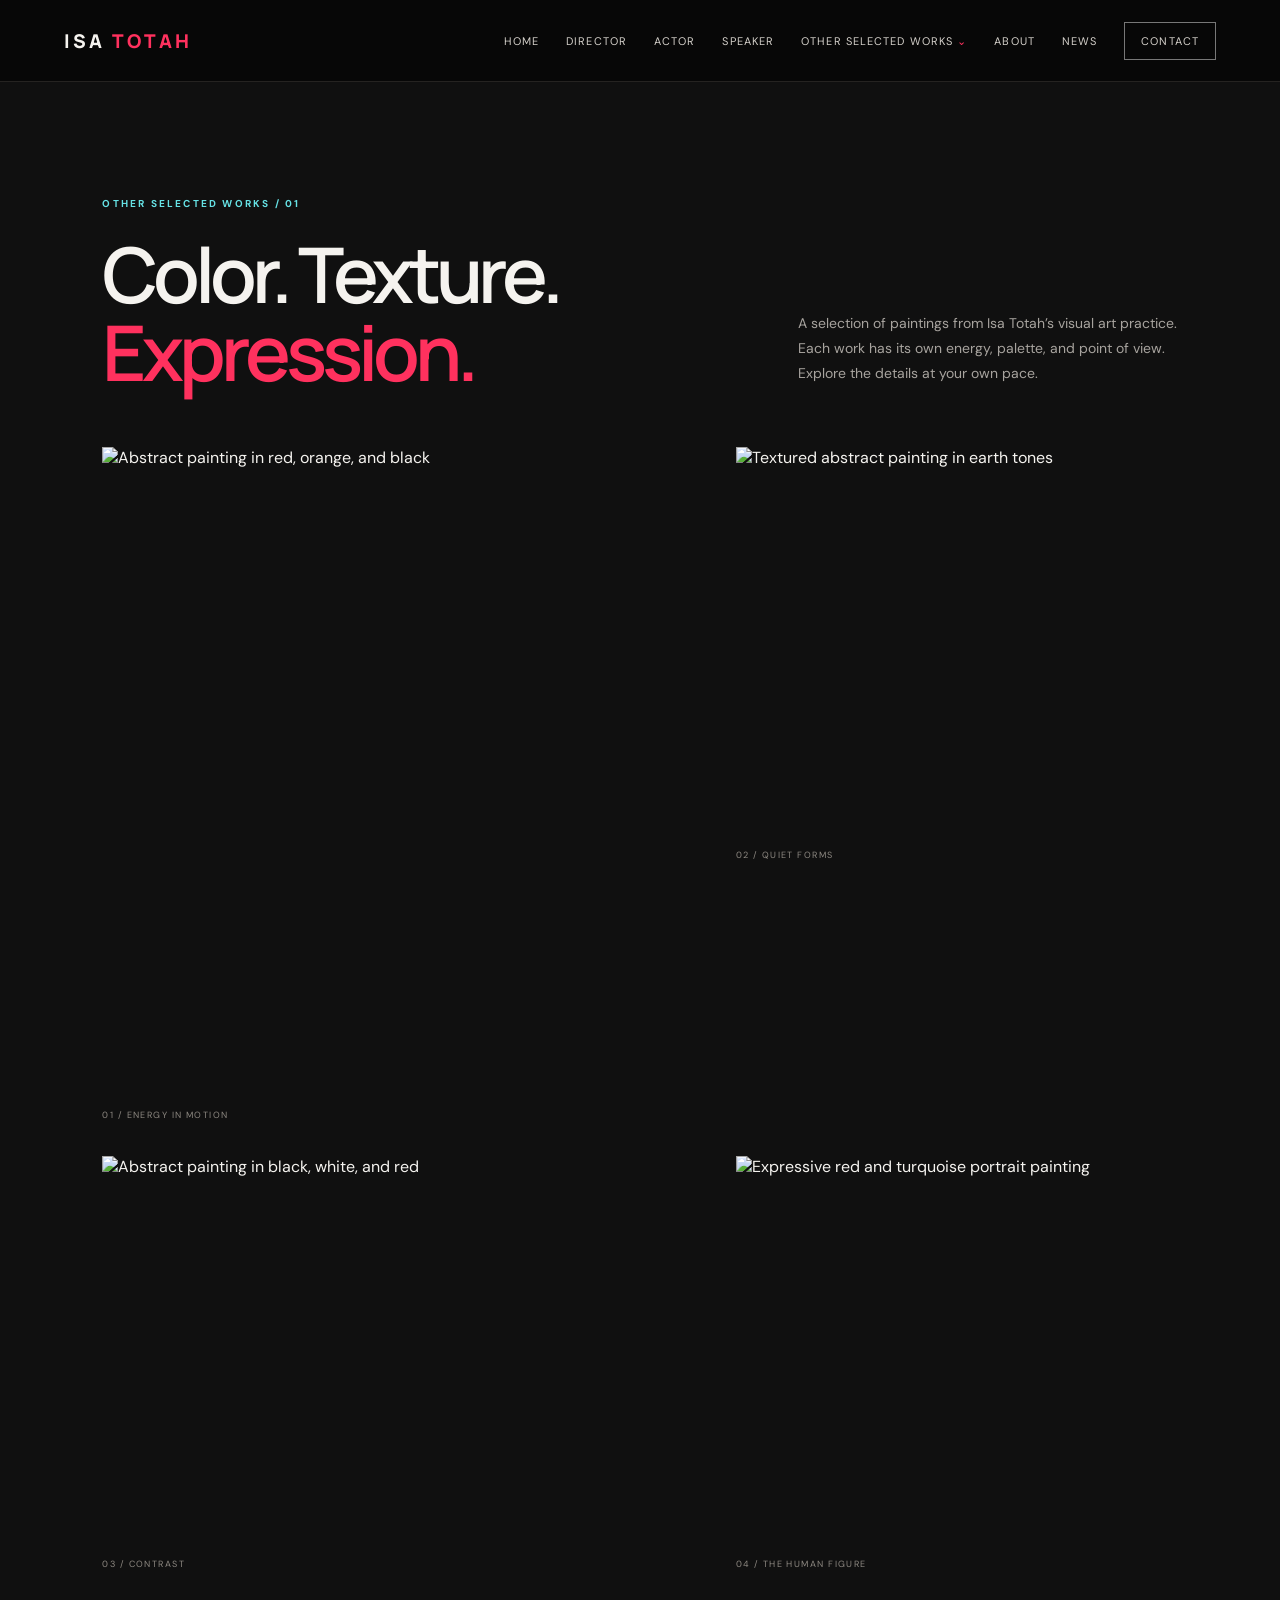
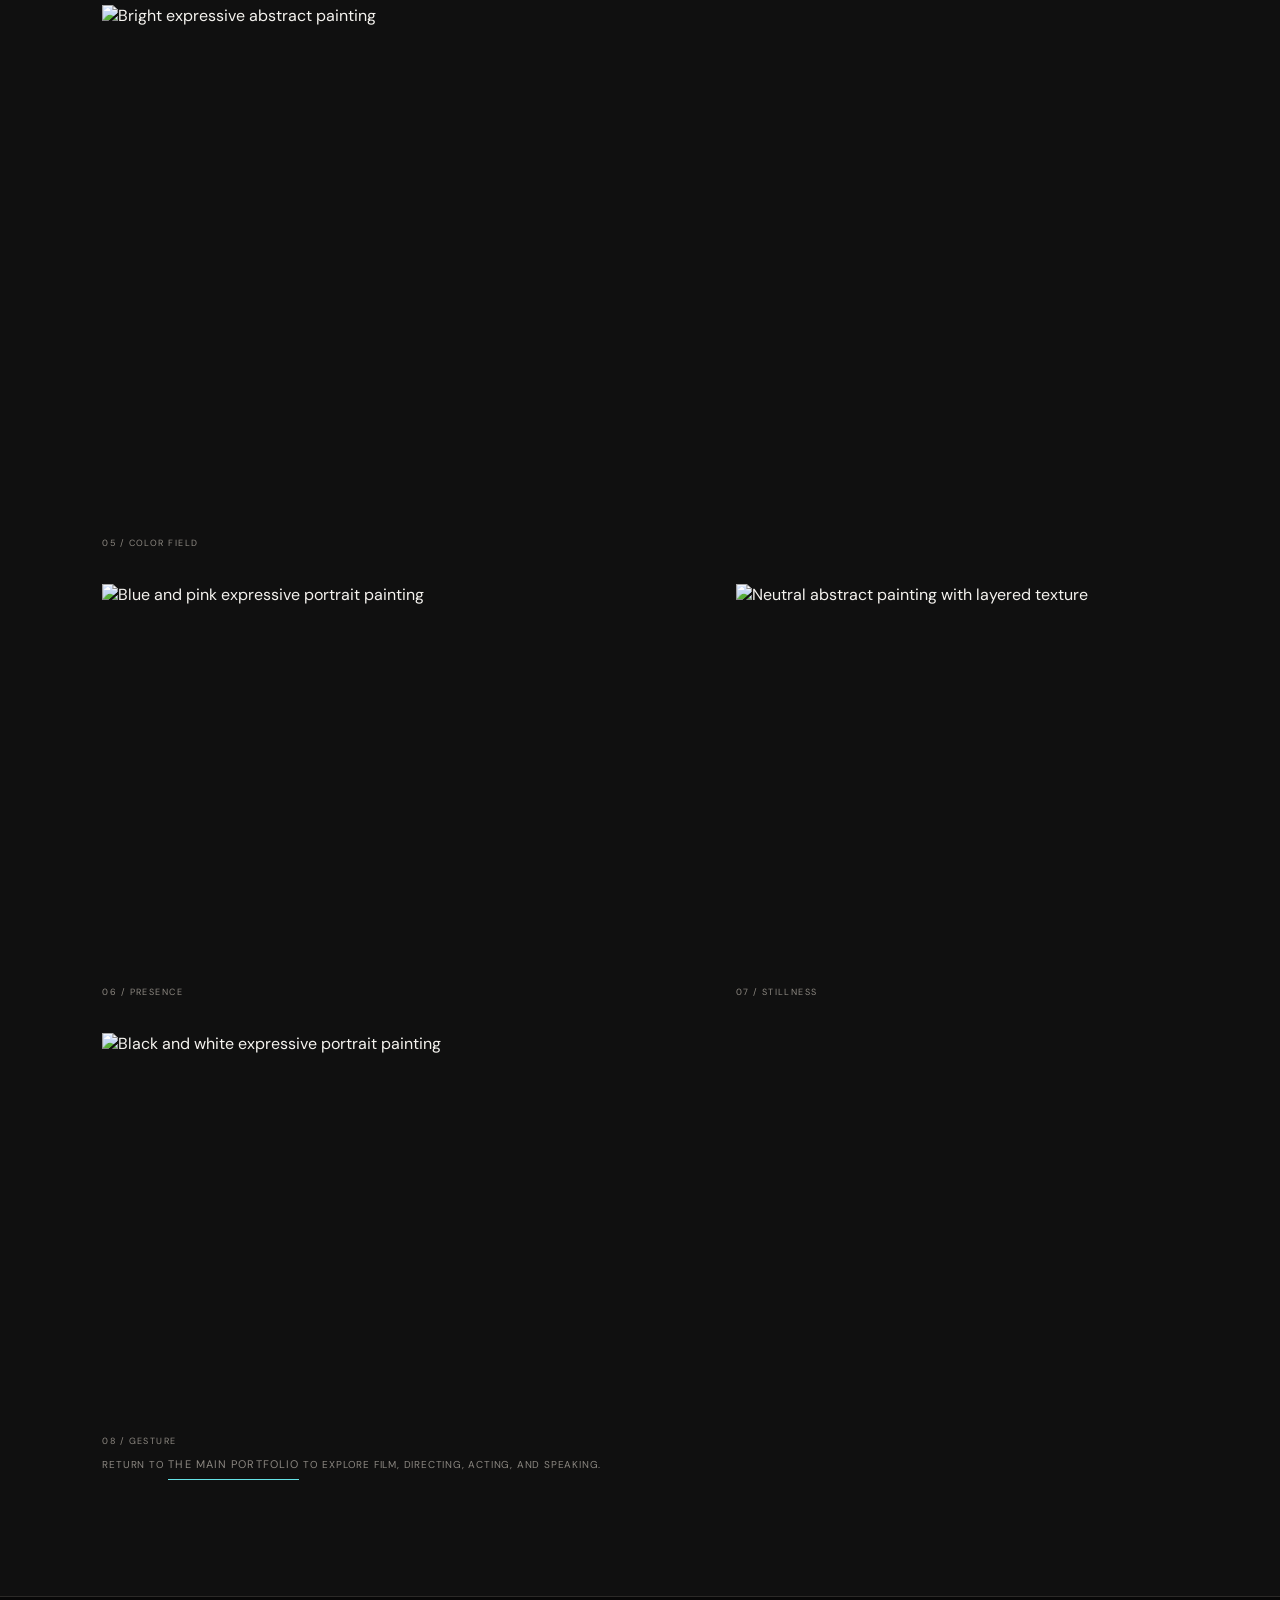
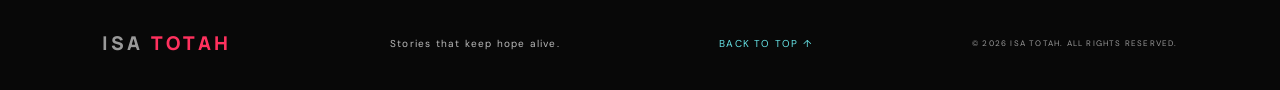
==== art.html @ a9eb26a4 "Add files via upload" ====
<!doctype html><html lang="en"><head><meta charset="utf-8"><meta name="viewport" content="width=device-width,initial-scale=1"><meta name="theme-color" content="#080808"><link rel="preconnect" href="https://fonts.googleapis.com"><link rel="preconnect" href="https://fonts.gstatic.com" crossorigin><link href="https://fonts.googleapis.com/css2?family=DM+Sans:wght@400;500;600;700&family=Manrope:wght@400;500;600;700;800&display=swap" rel="stylesheet"><link rel="stylesheet" href="styles.css"></head><body id="top"><meta name="description" content="Explore selected paintings and visual artwork by filmmaker and artist Isa Totah."><title>Art & Painting | Isa Totah</title></head><body id="top"><header class="topbar"><a class="wordmark" href="index.html">ISA <span>TOTAH</span></a><button class="menu-toggle" aria-label="Toggle navigation">☰</button><nav id="nav"><a href="index.html">Home</a><a href="index.html#director">Director</a><a href="index.html#actor">Actor</a><a href="index.html#speaker">Speaker</a><div class="navdrop"><a href="index.html#selected">Other Selected Works <i>⌄</i></a><div class="dropdown"><a href="art.html">Art</a><a href="photography.html">Photography</a><a href="writing.html">Writing</a></div></div><a href="index.html#about">About</a><a href="index.html#news">News</a><a class="contact-link" href="index.html#contact">Contact</a></nav></header><main><section class="section art-gallery"><div class="section-head"><div><p class="eyebrow">OTHER SELECTED WORKS / 01</p><h1 class="page-title">Color. Texture.<br><em>Expression.</em></h1></div><p class="section-desc">A selection of paintings from Isa Totah’s visual art practice. Each work has its own energy, palette, and point of view. Explore the details at your own pace.</p></div><div class="art-grid"><figure class="art-large"><img src="assets/art-1.jpg" alt="Abstract painting in red, orange, and black"><figcaption>01 / Energy in motion</figcaption></figure><figure><img src="assets/art-2.jpg" alt="Textured abstract painting in earth tones"><figcaption>02 / Quiet forms</figcaption></figure><figure><img src="assets/art-3.jpg" alt="Abstract painting in black, white, and red"><figcaption>03 / Contrast</figcaption></figure><figure><img src="assets/art-4.jpg" alt="Expressive red and turquoise portrait painting"><figcaption>04 / The human figure</figcaption></figure><figure class="art-wide"><img src="assets/art-5.jpg" alt="Bright expressive abstract painting"><figcaption>05 / Color field</figcaption></figure><figure><img src="assets/art-6.jpg" alt="Blue and pink expressive portrait painting"><figcaption>06 / Presence</figcaption></figure><figure><img src="assets/art-7.jpg" alt="Neutral abstract painting with layered texture"><figcaption>07 / Stillness</figcaption></figure><figure><img src="assets/art-8.jpg" alt="Black and white expressive portrait painting"><figcaption>08 / Gesture</figcaption></figure></div><p class="small-note">Return to <a class="text-link" href="index.html">the main portfolio</a> to explore film, directing, acting, and speaking.</p></section></main><footer><a class="wordmark" href="index.html">ISA <span>TOTAH</span></a><p>Stories that keep hope alive.</p><a href="#top">BACK TO TOP ↑</a><small>© <span id="year"></span> ISA TOTAH. ALL RIGHTS RESERVED.</small></footer><script src="script.js"></script></body></html>
---- styles.css ----
:root{--bg:#080808;--panel:#111;--text:#f5f3ef;--muted:#a7a39e;--line:#2c2a28;--pink:#ff315e;--cyan:#66e2e5;--orange:#ff7b35}*{box-sizing:border-box}html{scroll-behavior:smooth;scroll-padding-top:90px}body{margin:0;background:var(--bg);color:var(--text);font-family:'DM Sans',sans-serif}a{color:inherit;text-decoration:none}.topbar{height:82px;padding:0 5vw;display:flex;align-items:center;justify-content:space-between;border-bottom:1px solid #252321;position:sticky;top:0;background:rgba(8,8,8,.94);backdrop-filter:blur(14px);z-index:20}.wordmark{font:800 19px Manrope,sans-serif;letter-spacing:.16em}.wordmark span{color:var(--pink)}nav{display:flex;align-items:center;gap:27px;font-size:11px;text-transform:uppercase;letter-spacing:.1em;color:#d4d0ca}nav>a,nav .navdrop>a{transition:color .2s}nav a:hover{color:var(--cyan)}.contact-link{border:1px solid #777;padding:11px 16px}.navdrop{position:relative}.navdrop i{font-style:normal;color:var(--pink)}.dropdown{display:none;position:absolute;top:25px;left:-14px;background:#151515;padding:15px 18px;min-width:150px;border:1px solid var(--line)}.dropdown a{display:block;padding:9px 0}.navdrop:hover .dropdown{display:block}.menu-toggle{display:none;background:none;border:0;color:white;font-size:24px}.hero{min-height:690px;padding:70px 8vw 55px;display:grid;grid-template-columns:1.05fr .95fr;gap:6vw;align-items:center;position:relative;overflow:hidden}.hero:before{content:'';position:absolute;width:500px;height:500px;border-radius:50%;background:radial-gradient(circle,rgba(255,49,94,.14),transparent 70%);left:-180px;top:30px}.hero-copy{position:relative;z-index:1}.eyebrow{font-size:10px;letter-spacing:.22em;color:var(--cyan);font-weight:700;text-transform:uppercase;margin:0 0 25px}.hero h1,h2{font-family:Manrope,sans-serif;letter-spacing:-.065em;font-weight:600}.hero h1{font-size:clamp(54px,7vw,100px);line-height:.99;margin:0 0 30px}.hero h1 em,h2 em{font-style:normal;color:var(--pink)}.hero-lede{font-size:16px;line-height:1.8;color:#c3bfba;max-width:480px}.hero-actions{display:flex;align-items:center;gap:28px;margin-top:38px}.btn{display:inline-flex;gap:30px;align-items:center;padding:16px 20px;font-size:11px;text-transform:uppercase;letter-spacing:.1em;font-weight:700}.btn-bright{background:var(--pink);color:#090909}.btn-outline{border:1px solid #777}.text-link{font-size:11px;text-transform:uppercase;letter-spacing:.1em;border-bottom:1px solid var(--cyan);padding-bottom:8px}.hero-image{height:560px;position:relative}.hero-image img{width:100%;height:100%;object-fit:cover;object-position:center 22%;filter:grayscale(100%)}.hero-image:after{content:'';position:absolute;inset:0;background:linear-gradient(90deg,rgba(8,8,8,.1),transparent 50%),linear-gradient(0deg,#080808 0%,transparent 30%)}.image-index{position:absolute;bottom:20px;right:20px;z-index:2;font-size:9px;letter-spacing:.18em}.hero-note{position:absolute;bottom:22px;left:8vw;font-size:9px;letter-spacing:.25em;color:#777}.intro-strip{padding:90px 8vw 110px;background:#111;text-align:center}.intro-strip p{color:var(--muted);font-size:12px;letter-spacing:.1em}.intro-strip h2{font-size:clamp(38px,5vw,65px);line-height:1.1;margin:24px 0 0}.intro-strip h2 span{color:var(--cyan)}.section{padding:115px 8vw}.section-head{display:flex;justify-content:space-between;align-items:end;gap:50px;margin-bottom:55px}.section h2,.section-head h2,.quotes h2{font-size:clamp(44px,6vw,76px);line-height:1.02;margin:0}.accent{color:var(--pink)}.section-desc{max-width:380px;color:var(--muted);line-height:1.8;font-size:14px;margin:0 0 5px}.films{background:#0a0a0a}.poster-grid{display:grid;grid-template-columns:repeat(5,1fr);gap:18px;align-items:start}.poster img{width:100%;aspect-ratio:2/3;object-fit:cover;display:block;transition:transform .4s,filter .4s;filter:saturate(.9)}.poster:hover img{transform:translateY(-8px);filter:saturate(1.15)}.poster h3{font:600 17px Manrope;margin:17px 0 4px}.poster p,.small-note{font-size:10px;letter-spacing:.08em;color:#8b8781;text-transform:uppercase}.about{display:grid;grid-template-columns:.8fr 1.2fr;gap:9vw;align-items:center}.about-photo{height:570px;overflow:hidden}.about-photo img{width:100%;height:100%;object-fit:cover;object-position:center 22%;filter:grayscale(1)}.about-copy h2{margin-bottom:32px}.about-copy p:not(.eyebrow){color:#c0bbb5;line-height:1.85;font-size:14px;margin:0 0 18px}.about-copy .text-link{display:inline-block;margin-top:20px}.quotes{padding:75px 8vw;background:#151515}.quote-grid{display:grid;grid-template-columns:repeat(3,1fr);gap:35px}.quote-grid blockquote,.testimonial-grid blockquote{margin:0;font:500 clamp(18px,2vw,25px)/1.5 Manrope;letter-spacing:-.03em}.quote-grid cite,.testimonial-grid cite{display:block;font:11px 'DM Sans';color:var(--cyan);margin-top:22px;letter-spacing:.08em}.speaker{display:grid;grid-template-columns:1fr 1fr;gap:10vw;align-items:center;background:linear-gradient(110deg,#111 0%,#111 60%,#181014 100%)}.speaker-copy p,.actor p,.writing p,.news>p:not(.eyebrow),.contact>div>p:not(.eyebrow){color:#c0bbb5;line-height:1.9;font-size:15px;margin:0 0 22px}.speaker-copy .btn{margin-top:18px}.selected{padding-bottom:70px}.selected-links{border-top:1px solid var(--line)}.selected-links a{display:grid;grid-template-columns:70px 1fr 40px;align-items:center;padding:24px 4px;border-bottom:1px solid var(--line)}.selected-links span{color:var(--pink);font-size:11px}.selected-links strong{font:600 24px Manrope}.selected-links b{font-size:22px;color:var(--cyan);text-align:right}.art-gallery{background:#101010}.art-grid{display:grid;grid-template-columns:1.15fr .85fr;gap:35px;align-items:start}.art-grid figure{margin:0}.art-grid figure img{width:100%;height:390px;object-fit:cover;display:block}.art-grid .art-large img{height:650px}.art-grid .art-wide{grid-column:span 2}.art-grid .art-wide img{height:520px}.art-grid figcaption{padding:12px 0 0;font-size:9px;color:#8e8982;letter-spacing:.16em;text-transform:uppercase}.photography{background:#080808}.photo-grid{display:grid;grid-template-columns:repeat(3,1fr);gap:12px}.photo-grid img{width:100%;height:290px;object-fit:cover;display:block;filter:saturate(.85);transition:filter .3s}.photo-grid img:hover{filter:saturate(1.2)}.actor{background:#141414;max-width:none}.actor h2{margin-bottom:28px}.actor>p:last-child{max-width:700px}.writing{display:flex;justify-content:space-between;gap:40px;align-items:center}.writing>p{max-width:430px}.news{background:#111}.news>p:not(.eyebrow){max-width:520px}.news-placeholder{margin-top:45px;padding:28px;border:1px solid var(--line);display:flex;justify-content:space-between;color:#eee;font-size:11px;letter-spacing:.15em}.news-placeholder span{color:var(--pink)}.testimonials{padding:75px 8vw;background:#171717}.testimonial-grid{display:grid;grid-template-columns:1fr 1fr;gap:60px}.testimonial-grid blockquote{font-size:20px;color:#c9c4bd}.testimonial-grid small{display:block;color:#777;font-size:9px;margin-top:5px}.contact{display:grid;grid-template-columns:1fr 1fr;gap:9vw;background:linear-gradient(110deg,#090909,#171015)}.contact h2{margin-bottom:30px}.contact-options{border-top:1px solid var(--line)}.contact-options>a{display:grid;grid-template-columns:1fr 1fr 25px;align-items:center;padding:22px 0;border-bottom:1px solid var(--line)}.contact-options span{font-size:9px;letter-spacing:.12em;color:#8d8882}.contact-options strong{font:600 16px Manrope}.contact-options b{color:var(--cyan);font-size:20px}footer{padding:30px 8vw;display:flex;align-items:center;justify-content:space-between;border-top:1px solid var(--line);color:#999;font-size:10px;letter-spacing:.12em}footer p{color:#bbb}footer small{font-size:8px}footer>a:last-of-type{color:var(--cyan)}@media(max-width:950px){nav{gap:13px;font-size:9px}.hero{padding-left:6vw;padding-right:6vw;gap:4vw}.hero-image{height:480px}.section{padding:85px 6vw}.poster-grid{grid-template-columns:repeat(3,1fr)}.about{gap:5vw}.about-photo{height:480px}}@media(max-width:700px){.topbar{height:70px}.menu-toggle{display:block}nav{display:none;position:absolute;top:70px;left:0;right:0;background:#0b0b0b;padding:25px 7vw;flex-direction:column;align-items:flex-start;border-bottom:1px solid var(--line)}nav.open{display:flex}.dropdown{position:static;display:block;border:0;padding:5px 15px}.hero{grid-template-columns:1fr;padding:65px 7vw 65px;gap:35px}.hero h1{font-size:62px}.hero-image{height:470px;max-width:480px}.hero-note{left:7vw}.section{padding:75px 7vw}.section-head{display:block}.section-desc{margin-top:25px}.poster-grid{grid-template-columns:repeat(2,1fr);gap:22px}.about,.speaker,.contact{grid-template-columns:1fr;gap:45px}.about-photo{height:450px;max-width:450px}.quote-grid,.testimonial-grid{grid-template-columns:1fr;gap:35px}.art-grid{grid-template-columns:1fr;gap:28px}.art-grid figure img,.art-grid .art-large img,.art-grid .art-wide img{height:auto;max-height:620px;object-fit:cover}.art-grid .art-wide{grid-column:auto}.photo-grid{grid-template-columns:repeat(2,1fr)}.photo-grid img{height:210px}.writing{display:block}.writing>p{margin-top:25px}.news-placeholder{display:block;line-height:2}.news-placeholder span{display:block}footer{padding:28px 7vw;flex-wrap:wrap;gap:16px}footer small{width:100%}}@media(prefers-reduced-motion:reduce){html{scroll-behavior:auto}*{transition:none!important}}

.page-title{font:600 clamp(48px,6vw,78px)/1.02 Manrope,sans-serif;letter-spacing:-.065em;margin:0}.page-title em{font-style:normal;color:var(--pink)}.photo-grid-large{grid-template-columns:repeat(2,1fr);gap:18px}.photo-grid-large img{height:clamp(280px,38vw,520px)}.writing-page{min-height:75vh;background:linear-gradient(120deg,#090909,#171015)}.writing-intro{max-width:850px}.writing-intro>p:not(.eyebrow),.writing-feature p,.writing-note p:not(.eyebrow){max-width:680px;color:#c0bbb5;line-height:1.9;font-size:15px}.writing-lede{font:500 clamp(24px,3vw,36px)/1.35 Manrope;color:#f5f3ef!important;margin:35px 0 15px}.writing-feature{margin:75px 0 0;padding:45px;border:1px solid var(--line);background:#111}.writing-feature>span{font-size:9px;letter-spacing:.18em;color:var(--cyan)}.writing-feature h2{font-size:clamp(34px,4vw,52px);margin:22px 0}.writing-note{margin-top:55px;padding-top:30px;border-top:1px solid var(--line)}.dropdown{z-index:25}.navdrop:hover .dropdown,.navdrop:focus-within .dropdown{display:block}@media(max-width:700px){.photo-grid-large{grid-template-columns:1fr}.photo-grid-large img{height:auto;max-height:620px}.writing-feature{padding:25px}}
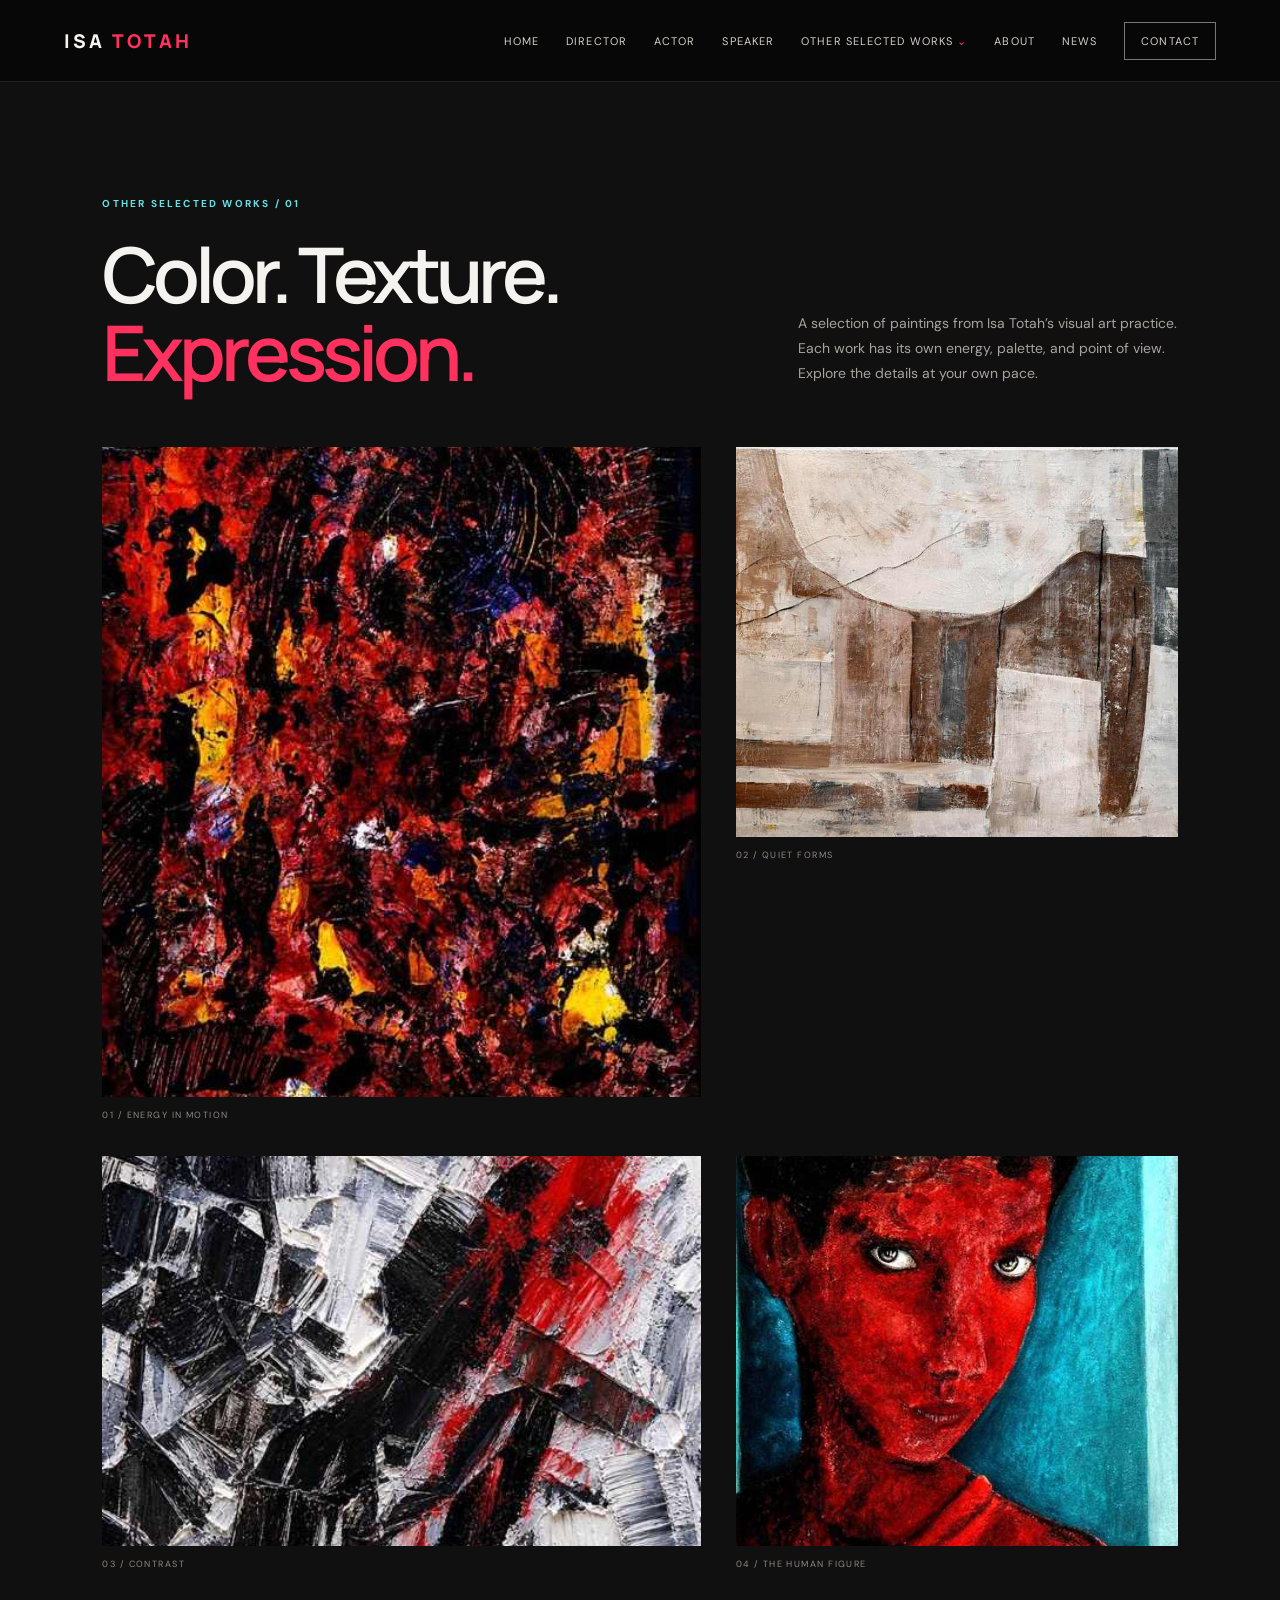
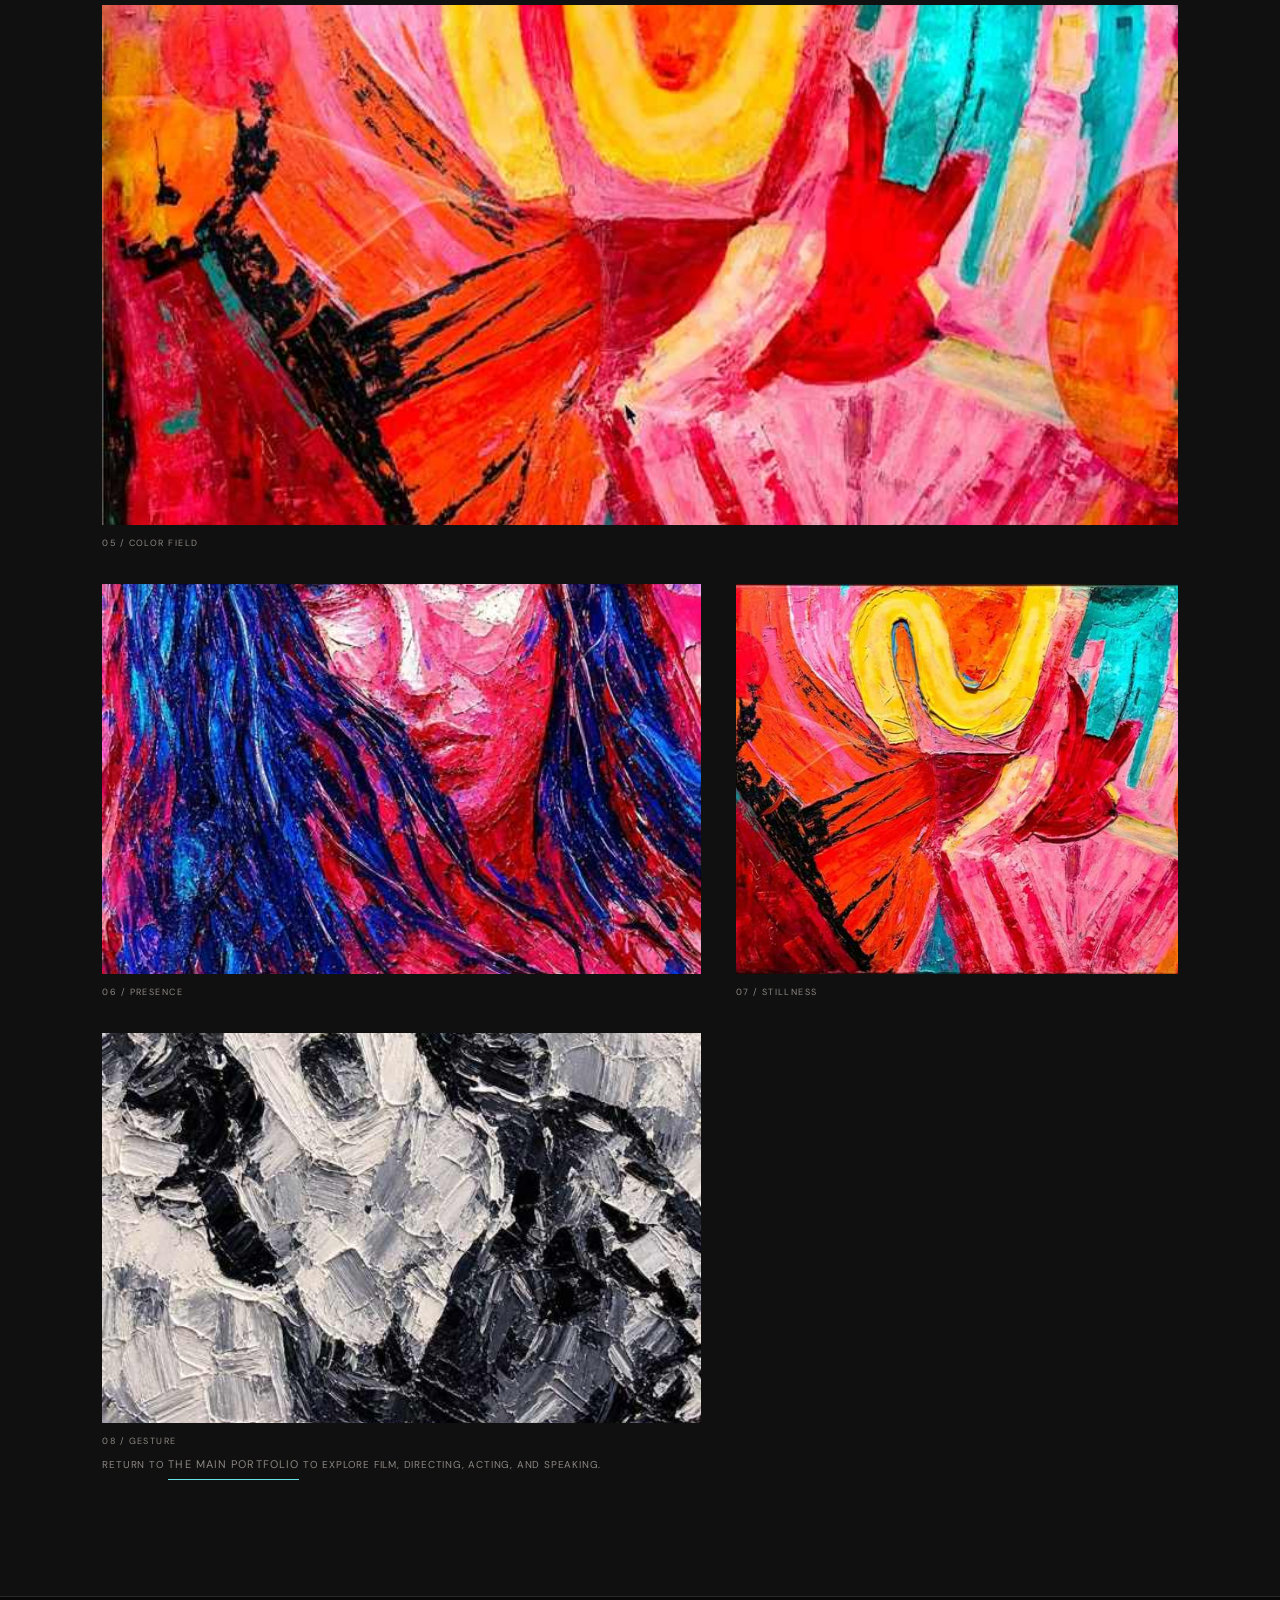
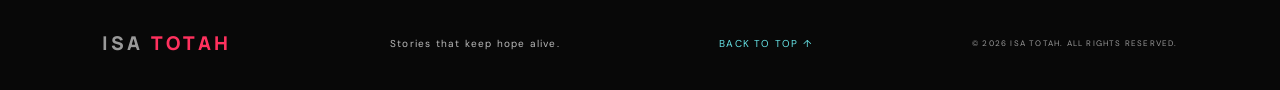
==== commit ad48dcde: "Add files via upload" ====
--- a/art.html
+++ b/art.html
@@ -1 +1 @@
-<!doctype html><html lang="en"><head><meta charset="utf-8"><meta name="viewport" content="width=device-width,initial-scale=1"><meta name="theme-color" content="#080808"><link rel="preconnect" href="https://fonts.googleapis.com"><link rel="preconnect" href="https://fonts.gstatic.com" crossorigin><link href="https://fonts.googleapis.com/css2?family=DM+Sans:wght@400;500;600;700&family=Manrope:wght@400;500;600;700;800&display=swap" rel="stylesheet"><link rel="stylesheet" href="styles.css"></head><body id="top"><meta name="description" content="Explore selected paintings and visual artwork by filmmaker and artist Isa Totah."><title>Art & Painting | Isa Totah</title></head><body id="top"><header class="topbar"><a class="wordmark" href="index.html">ISA <span>TOTAH</span></a><button class="menu-toggle" aria-label="Toggle navigation">☰</button><nav id="nav"><a href="index.html">Home</a><a href="index.html#director">Director</a><a href="index.html#actor">Actor</a><a href="index.html#speaker">Speaker</a><div class="navdrop"><a href="index.html#selected">Other Selected Works <i>⌄</i></a><div class="dropdown"><a href="art.html">Art</a><a href="photography.html">Photography</a><a href="writing.html">Writing</a></div></div><a href="index.html#about">About</a><a href="index.html#news">News</a><a class="contact-link" href="index.html#contact">Contact</a></nav></header><main><section class="section art-gallery"><div class="section-head"><div><p class="eyebrow">OTHER SELECTED WORKS / 01</p><h1 class="page-title">Color. Texture.<br><em>Expression.</em></h1></div><p class="section-desc">A selection of paintings from Isa Totah’s visual art practice. Each work has its own energy, palette, and point of view. Explore the details at your own pace.</p></div><div class="art-grid"><figure class="art-large"><img src="assets/art-1.jpg" alt="Abstract painting in red, orange, and black"><figcaption>01 / Energy in motion</figcaption></figure><figure><img src="assets/art-2.jpg" alt="Textured abstract painting in earth tones"><figcaption>02 / Quiet forms</figcaption></figure><figure><img src="assets/art-3.jpg" alt="Abstract painting in black, white, and red"><figcaption>03 / Contrast</figcaption></figure><figure><img src="assets/art-4.jpg" alt="Expressive red and turquoise portrait painting"><figcaption>04 / The human figure</figcaption></figure><figure class="art-wide"><img src="assets/art-5.jpg" alt="Bright expressive abstract painting"><figcaption>05 / Color field</figcaption></figure><figure><img src="assets/art-6.jpg" alt="Blue and pink expressive portrait painting"><figcaption>06 / Presence</figcaption></figure><figure><img src="assets/art-7.jpg" alt="Neutral abstract painting with layered texture"><figcaption>07 / Stillness</figcaption></figure><figure><img src="assets/art-8.jpg" alt="Black and white expressive portrait painting"><figcaption>08 / Gesture</figcaption></figure></div><p class="small-note">Return to <a class="text-link" href="index.html">the main portfolio</a> to explore film, directing, acting, and speaking.</p></section></main><footer><a class="wordmark" href="index.html">ISA <span>TOTAH</span></a><p>Stories that keep hope alive.</p><a href="#top">BACK TO TOP ↑</a><small>© <span id="year"></span> ISA TOTAH. ALL RIGHTS RESERVED.</small></footer><script src="script.js"></script></body></html>+<!doctype html><html lang="en"><head><meta charset="utf-8"><meta name="viewport" content="width=device-width,initial-scale=1"><meta name="theme-color" content="#080808"><link rel="preconnect" href="https://fonts.googleapis.com"><link rel="preconnect" href="https://fonts.gstatic.com" crossorigin><link href="https://fonts.googleapis.com/css2?family=DM+Sans:wght@400;500;600;700&family=Manrope:wght@400;500;600;700;800&display=swap" rel="stylesheet"><link rel="stylesheet" href="styles.css"></head><body id="top"><meta name="description" content="Explore selected paintings and visual artwork by filmmaker and artist Isa Totah."><title>Art & Painting | Isa Totah</title></head><body id="top"><header class="topbar"><a class="wordmark" href="index.html">ISA <span>TOTAH</span></a><button class="menu-toggle" aria-label="Toggle navigation">☰</button><nav id="nav"><a href="index.html">Home</a><a href="index.html#director">Director</a><a href="index.html#actor">Actor</a><a href="index.html#speaker">Speaker</a><div class="navdrop"><a href="index.html#selected">Other Selected Works <i>⌄</i></a><div class="dropdown"><a href="art.html">Art</a><a href="photography.html">Photography</a><a href="writing.html">Writing</a></div></div><a href="index.html#about">About</a><a href="index.html#news">News</a><a class="contact-link" href="index.html#contact">Contact</a></nav></header><main><section class="section art-gallery"><div class="section-head"><div><p class="eyebrow">OTHER SELECTED WORKS / 01</p><h1 class="page-title">Color. Texture.<br><em>Expression.</em></h1></div><p class="section-desc">A selection of paintings from Isa Totah’s visual art practice. Each work has its own energy, palette, and point of view. Explore the details at your own pace.</p></div><div class="art-grid"><figure class="art-large"><img src="art-1.jpg" alt="Abstract painting in red, orange, and black"><figcaption>01 / Energy in motion</figcaption></figure><figure><img src="art-2.jpg" alt="Textured abstract painting in earth tones"><figcaption>02 / Quiet forms</figcaption></figure><figure><img src="art-3.jpg" alt="Abstract painting in black, white, and red"><figcaption>03 / Contrast</figcaption></figure><figure><img src="art-4.jpg" alt="Expressive red and turquoise portrait painting"><figcaption>04 / The human figure</figcaption></figure><figure class="art-wide"><img src="art-5.jpg" alt="Bright expressive abstract painting"><figcaption>05 / Color field</figcaption></figure><figure><img src="art-6.jpg" alt="Blue and pink expressive portrait painting"><figcaption>06 / Presence</figcaption></figure><figure><img src="art-7.jpg" alt="Neutral abstract painting with layered texture"><figcaption>07 / Stillness</figcaption></figure><figure><img src="art-8.jpg" alt="Black and white expressive portrait painting"><figcaption>08 / Gesture</figcaption></figure></div><p class="small-note">Return to <a class="text-link" href="index.html">the main portfolio</a> to explore film, directing, acting, and speaking.</p></section></main><footer><a class="wordmark" href="index.html">ISA <span>TOTAH</span></a><p>Stories that keep hope alive.</p><a href="#top">BACK TO TOP ↑</a><small>© <span id="year"></span> ISA TOTAH. ALL RIGHTS RESERVED.</small></footer><script src="script.js"></script></body></html>
